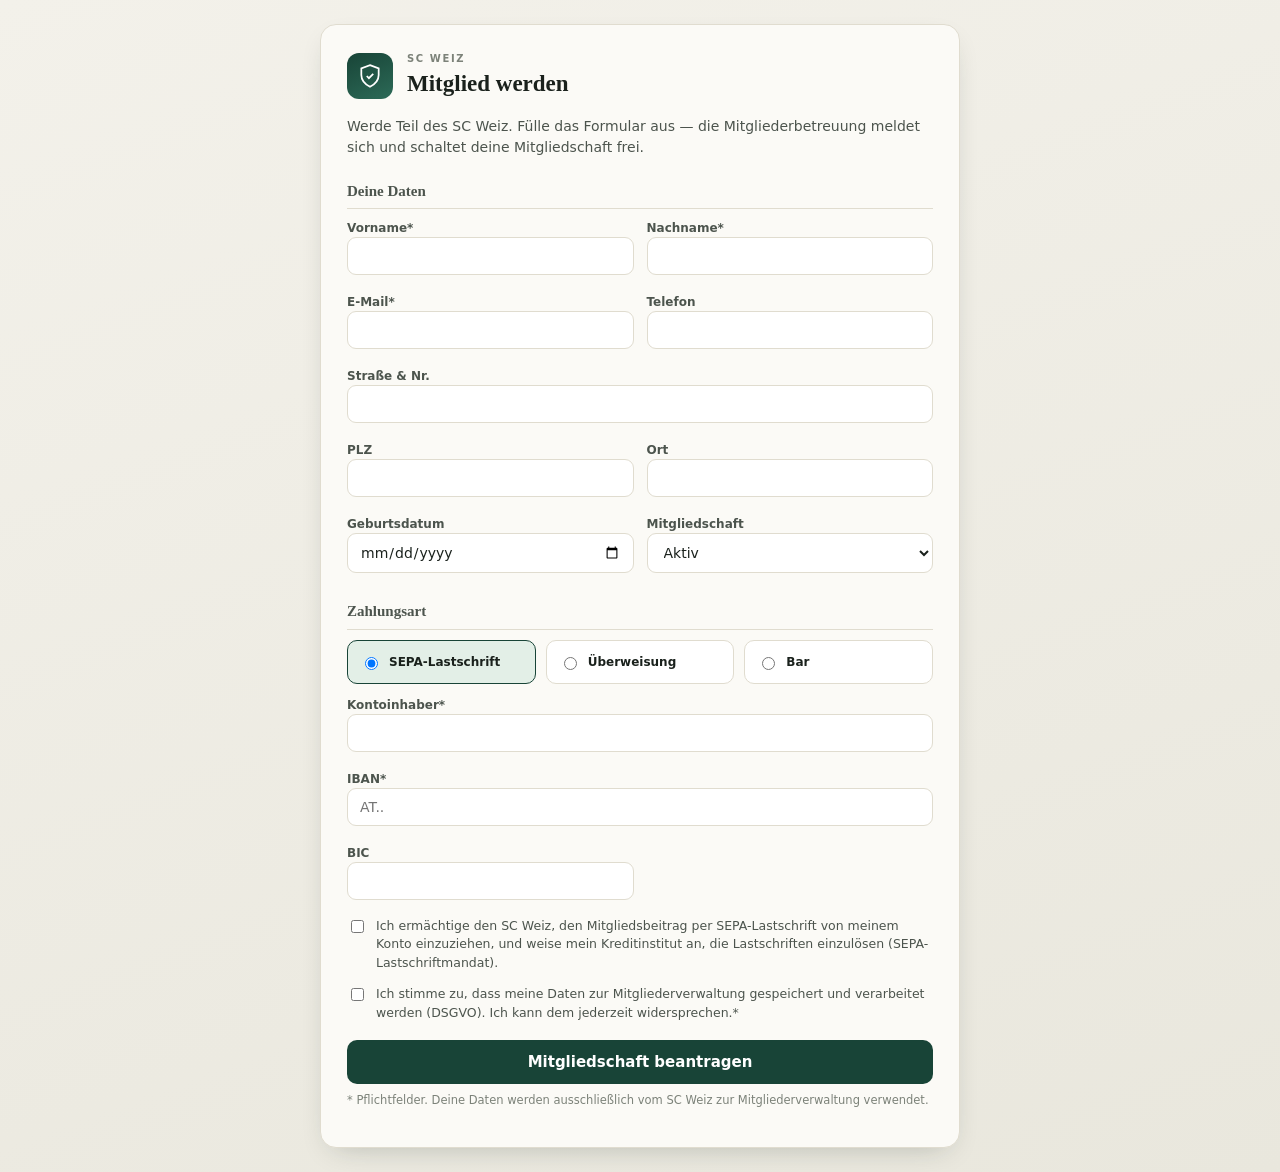
==== anmeldung.html @ 6d14c4a6 "Mitgliederbereich (SC Weiz): Anmeldung, Beiträge, Zahlungen - DB: members + member_payments (schema_" ====
<!doctype html>
<html lang="de">
<head>
<meta charset="utf-8">
<meta name="viewport" content="width=device-width, initial-scale=1">
<title>SC Weiz · Mitglied werden</title>
<style>
  :root{ --brand:#184437; --brand2:#2C6A57; --ink:#1A211C; --soft:#4C544D; --faint:#7C8279;
    --line:#E0DCCF; --surface:#FBFAF6; --ground:#F3F1EA; --good:#2C7A57; --good-bg:#E3EFE7; --crit:#A63F38; --crit-bg:#F4E1DE;
    --sans:system-ui,-apple-system,"Segoe UI",Roboto,Helvetica,Arial,sans-serif; --serif:"Iowan Old Style",Palatino,Georgia,serif; }
  *{box-sizing:border-box;}
  body{margin:0;background:linear-gradient(160deg,var(--ground),#e9e7dd);color:var(--ink);font-family:var(--sans);line-height:1.5;padding:24px;}
  .wrap{max-width:640px;margin:0 auto;}
  .card{background:var(--surface);border:1px solid var(--line);border-radius:16px;box-shadow:0 10px 30px -14px rgba(24,40,32,.3);padding:26px;}
  .head{display:flex;align-items:center;gap:14px;margin-bottom:6px;}
  .crest{width:46px;height:46px;border-radius:12px;flex:none;background:linear-gradient(155deg,var(--brand),var(--brand2));display:grid;place-items:center;color:#fff;}
  .crest svg{width:26px;height:26px;}
  .eyebrow{font-size:10px;letter-spacing:.16em;text-transform:uppercase;color:var(--faint);font-weight:700;}
  h1{font-family:var(--serif);font-size:23px;margin:1px 0 0;}
  .lead{color:var(--soft);font-size:14px;margin:14px 0 20px;}
  h2{font-family:var(--serif);font-size:15px;margin:22px 0 10px;border-bottom:1px solid var(--line);padding-bottom:6px;color:var(--soft);}
  .grid{display:grid;grid-template-columns:1fr 1fr;gap:13px;}
  .grid .col2{grid-column:1 / -1;}
  label{display:block;font-size:12px;font-weight:600;color:var(--soft);margin-bottom:5px;}
  input,select{width:100%;font-family:var(--sans);font-size:14px;color:var(--ink);background:#fff;border:1px solid var(--line);border-radius:9px;padding:10px 12px;}
  input:focus,select:focus{outline:none;border-color:var(--brand2);box-shadow:0 0 0 3px color-mix(in srgb,var(--brand) 18%,transparent);}
  .pay{display:flex;gap:10px;flex-wrap:wrap;}
  .pay label{flex:1;min-width:120px;border:1px solid var(--line);border-radius:10px;padding:12px;cursor:pointer;display:flex;align-items:center;gap:8px;margin:0;font-weight:600;color:var(--ink);background:#fff;}
  .pay input{width:auto;}
  .pay label.on{border-color:var(--brand);background:var(--good-bg);}
  .consent{display:flex;gap:9px;align-items:flex-start;font-size:12.5px;color:var(--soft);margin-top:12px;}
  .consent input{width:auto;margin-top:3px;}
  .btn{appearance:none;border:none;background:var(--brand);color:#fff;font:700 15px var(--sans);padding:13px 18px;border-radius:10px;cursor:pointer;width:100%;margin-top:18px;}
  .btn:hover{background:var(--brand2);}
  .btn:disabled{opacity:.6;cursor:default;}
  .msg{border-radius:9px;padding:11px 13px;font-size:13.5px;margin-top:14px;}
  .msg.err{background:var(--crit-bg);color:var(--crit);}
  .note{font-size:11.5px;color:var(--faint);margin-top:8px;}
  .hp{position:absolute;left:-9999px;}
  .done{text-align:center;padding:20px 6px;}
  .done .big{width:64px;height:64px;border-radius:50%;background:var(--good-bg);color:var(--good);display:grid;place-items:center;margin:0 auto 14px;font-size:30px;}
  [hidden]{display:none!important;}
</style>
</head>
<body>
<div class="wrap"><div class="card" id="card">
  <div class="head">
    <div class="crest"><svg viewBox="0 0 24 24" fill="none" stroke="currentColor" stroke-width="1.6"><path d="M12 2l8 3v6c0 5-3.4 8.5-8 11-4.6-2.5-8-6-8-11V5l8-3z"/><path d="M9 12l2 2 4-4"/></svg></div>
    <div><div class="eyebrow">SC Weiz</div><h1>Mitglied werden</h1></div>
  </div>
  <p class="lead">Werde Teil des SC Weiz. Fülle das Formular aus — die Mitgliederbetreuung meldet sich und schaltet deine Mitgliedschaft frei.</p>

  <form id="form">
    <h2>Deine Daten</h2>
    <div class="grid">
      <label>Vorname*<input name="vorname" required></label>
      <label>Nachname*<input name="nachname" required></label>
      <label>E-Mail*<input name="email" type="email" required></label>
      <label>Telefon<input name="tel"></label>
      <label class="col2">Straße & Nr.<input name="strasse"></label>
      <label>PLZ<input name="plz"></label>
      <label>Ort<input name="ort"></label>
      <label>Geburtsdatum<input name="geburtsdatum" type="date"></label>
      <label>Mitgliedschaft
        <select name="typ">
          <option value="Aktiv">Aktiv</option>
          <option value="Unterstützend">Unterstützend</option>
          <option value="Jugend">Jugend</option>
          <option value="Familie">Familie</option>
        </select>
      </label>
    </div>

    <h2>Zahlungsart</h2>
    <div class="pay" id="pay">
      <label class="on"><input type="radio" name="zahlart" value="sepa" checked> SEPA-Lastschrift</label>
      <label><input type="radio" name="zahlart" value="ueberweisung"> Überweisung</label>
      <label><input type="radio" name="zahlart" value="bar"> Bar</label>
    </div>

    <div id="sepaBox">
      <div class="grid" style="margin-top:12px">
        <label class="col2">Kontoinhaber*<input name="sepa_inhaber"></label>
        <label class="col2">IBAN*<input name="sepa_iban" placeholder="AT.."></label>
        <label>BIC<input name="sepa_bic"></label>
      </div>
      <div class="consent"><input type="checkbox" id="mandat" name="mandat">
        <span>Ich ermächtige den SC Weiz, den Mitgliedsbeitrag per SEPA-Lastschrift von meinem Konto einzuziehen, und weise mein Kreditinstitut an, die Lastschriften einzulösen (SEPA-Lastschriftmandat).</span></div>
    </div>

    <div class="consent"><input type="checkbox" id="dsgvo" name="dsgvo" required>
      <span>Ich stimme zu, dass meine Daten zur Mitgliederverwaltung gespeichert und verarbeitet werden (DSGVO). Ich kann dem jederzeit widersprechen.*</span></div>

    <input class="hp" name="website" tabindex="-1" autocomplete="off" aria-hidden="true">
    <div id="err" class="msg err" hidden></div>
    <button class="btn" id="submit" type="submit">Mitgliedschaft beantragen</button>
    <p class="note">* Pflichtfelder. Deine Daten werden ausschließlich vom SC Weiz zur Mitgliederverwaltung verwendet.</p>
  </form>

  <div class="done" id="done" hidden>
    <div class="big">✓</div>
    <h1 style="font-size:20px">Danke für deine Anmeldung!</h1>
    <p class="lead" style="margin-top:10px">Deine Daten sind beim SC Weiz eingegangen. Die Mitgliederbetreuung meldet sich in Kürze bei dir.</p>
  </div>
</div></div>

<script type="module">
  import { createClient } from "https://esm.sh/@supabase/supabase-js@2.45.4";
  import { SUPABASE_URL, SUPABASE_ANON_KEY } from "./js/config.js";
  const SCW_ID = "aeb530d3-c5ee-4ed3-9289-1bf16bf01949"; // SC Weiz
  const sb = createClient(SUPABASE_URL, SUPABASE_ANON_KEY);

  const form = document.getElementById("form");
  const pay = document.getElementById("pay");
  const sepaBox = document.getElementById("sepaBox");
  const errEl = document.getElementById("err");
  const showErr = (m) => { errEl.textContent = m; errEl.hidden = false; };

  // Zahlart-Auswahl hervorheben + SEPA-Felder ein/ausblenden
  pay.addEventListener("change", () => {
    const val = form.zahlart.value;
    [...pay.querySelectorAll("label")].forEach((l) => l.classList.toggle("on", l.querySelector("input").checked));
    sepaBox.hidden = val !== "sepa";
  });

  form.addEventListener("submit", async (e) => {
    e.preventDefault();
    errEl.hidden = true;
    if (form.website.value) return; // Honeypot (Spam)
    const f = Object.fromEntries(new FormData(form).entries());
    if (!f.dsgvo) { showErr("Bitte der Datenverarbeitung zustimmen."); return; }
    if (f.zahlart === "sepa") {
      if (!f.sepa_inhaber || !f.sepa_iban) { showErr("Für SEPA bitte Kontoinhaber und IBAN angeben."); return; }
      if (!f.mandat) { showErr("Bitte das SEPA-Lastschriftmandat bestätigen."); return; }
    }
    const btn = document.getElementById("submit"); btn.disabled = true; btn.textContent = "Wird gesendet …";
    const rec = {
      company_id: SCW_ID, status: "offen", quelle: "online",
      vorname: f.vorname?.trim(), nachname: f.nachname?.trim(),
      email: f.email?.trim() || null, tel: f.tel?.trim() || null,
      strasse: f.strasse?.trim() || null, plz: f.plz?.trim() || null, ort: f.ort?.trim() || null,
      geburtsdatum: f.geburtsdatum || null, typ: f.typ || null, zahlart: f.zahlart,
    };
    if (f.zahlart === "sepa") {
      rec.sepa_inhaber = f.sepa_inhaber.trim();
      rec.sepa_iban = (f.sepa_iban || "").replace(/\s/g, "");
      rec.sepa_bic = f.sepa_bic?.trim() || null;
      rec.sepa_mandat_datum = new Date().toISOString().slice(0, 10);
    }
    const { error } = await sb.from("members").insert(rec);
    if (error) { showErr("Leider ist etwas schiefgelaufen: " + error.message); btn.disabled = false; btn.textContent = "Mitgliedschaft beantragen"; return; }
    document.getElementById("form").hidden = true;
    document.getElementById("done").hidden = false;
    window.scrollTo(0, 0);
  });
</script>
</body>
</html>
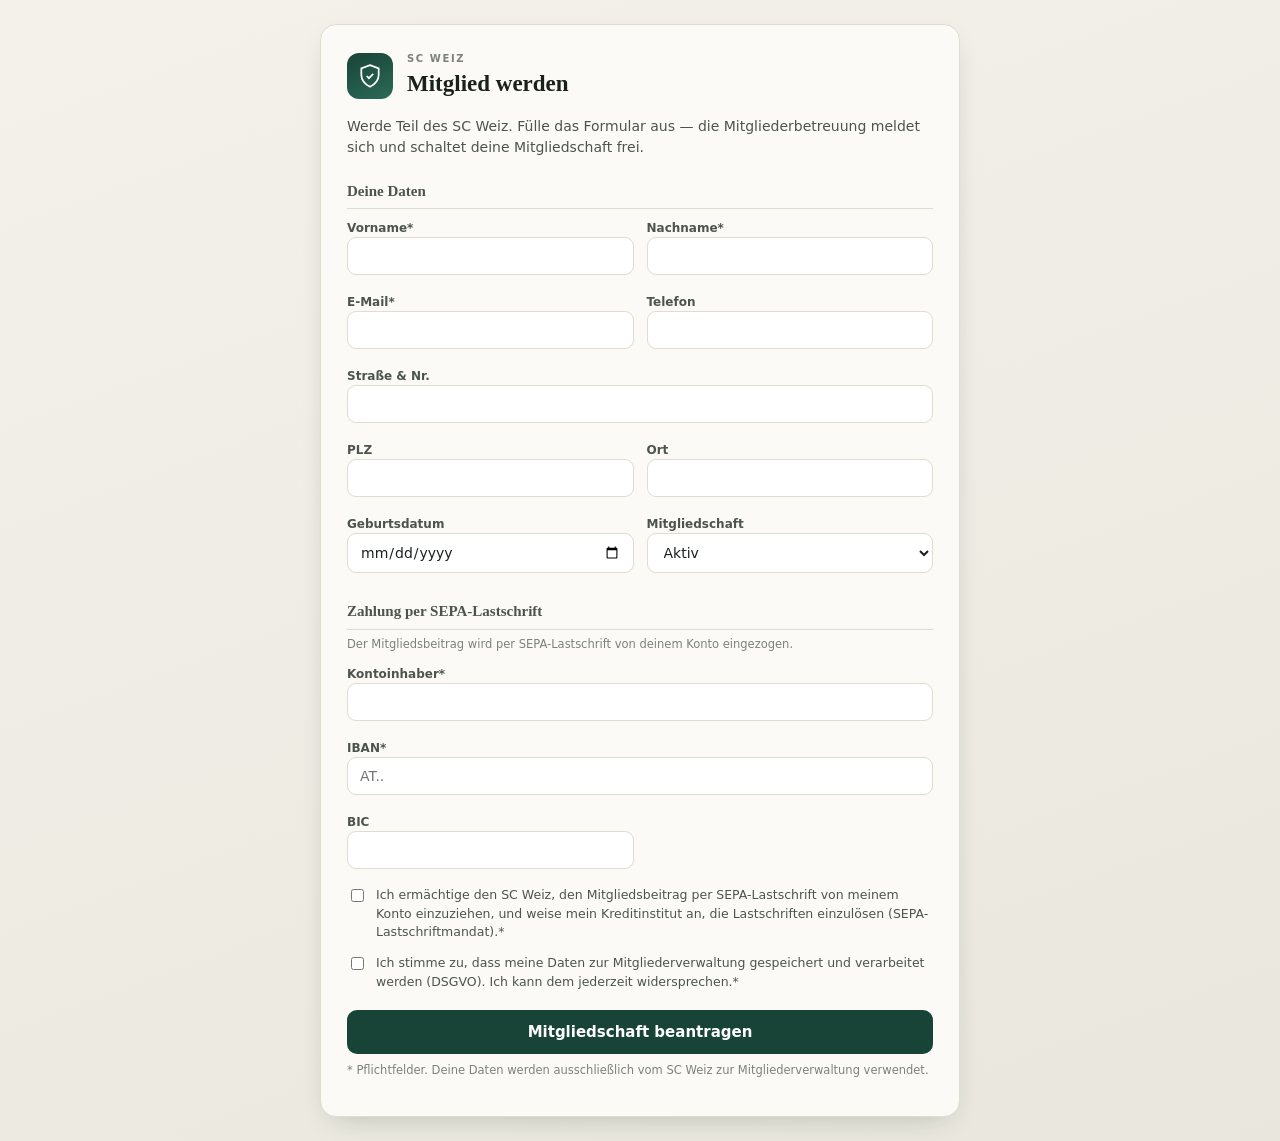
==== commit af7ef8f9: "Online-Anmeldung: nur SEPA-Lastschrift - Zahlungsart-Auswahl (Überweisung/Bar) entfernt - SEPA fest;" ====
--- a/anmeldung.html
+++ b/anmeldung.html
@@ -71,22 +71,15 @@
       </label>
     </div>
 
-    <h2>Zahlungsart</h2>
-    <div class="pay" id="pay">
-      <label class="on"><input type="radio" name="zahlart" value="sepa" checked> SEPA-Lastschrift</label>
-      <label><input type="radio" name="zahlart" value="ueberweisung"> Überweisung</label>
-      <label><input type="radio" name="zahlart" value="bar"> Bar</label>
+    <h2>Zahlung per SEPA-Lastschrift</h2>
+    <p class="note" style="margin:-4px 0 12px">Der Mitgliedsbeitrag wird per SEPA-Lastschrift von deinem Konto eingezogen.</p>
+    <div class="grid">
+      <label class="col2">Kontoinhaber*<input name="sepa_inhaber" required></label>
+      <label class="col2">IBAN*<input name="sepa_iban" placeholder="AT.." required></label>
+      <label>BIC<input name="sepa_bic"></label>
     </div>
-
-    <div id="sepaBox">
-      <div class="grid" style="margin-top:12px">
-        <label class="col2">Kontoinhaber*<input name="sepa_inhaber"></label>
-        <label class="col2">IBAN*<input name="sepa_iban" placeholder="AT.."></label>
-        <label>BIC<input name="sepa_bic"></label>
-      </div>
-      <div class="consent"><input type="checkbox" id="mandat" name="mandat">
-        <span>Ich ermächtige den SC Weiz, den Mitgliedsbeitrag per SEPA-Lastschrift von meinem Konto einzuziehen, und weise mein Kreditinstitut an, die Lastschriften einzulösen (SEPA-Lastschriftmandat).</span></div>
-    </div>
+    <div class="consent"><input type="checkbox" id="mandat" name="mandat" required>
+      <span>Ich ermächtige den SC Weiz, den Mitgliedsbeitrag per SEPA-Lastschrift von meinem Konto einzuziehen, und weise mein Kreditinstitut an, die Lastschriften einzulösen (SEPA-Lastschriftmandat).*</span></div>
 
     <div class="consent"><input type="checkbox" id="dsgvo" name="dsgvo" required>
       <span>Ich stimme zu, dass meine Daten zur Mitgliederverwaltung gespeichert und verarbeitet werden (DSGVO). Ich kann dem jederzeit widersprechen.*</span></div>
@@ -111,17 +104,8 @@
   const sb = createClient(SUPABASE_URL, SUPABASE_ANON_KEY);
 
   const form = document.getElementById("form");
-  const pay = document.getElementById("pay");
-  const sepaBox = document.getElementById("sepaBox");
   const errEl = document.getElementById("err");
   const showErr = (m) => { errEl.textContent = m; errEl.hidden = false; };
-
-  // Zahlart-Auswahl hervorheben + SEPA-Felder ein/ausblenden
-  pay.addEventListener("change", () => {
-    const val = form.zahlart.value;
-    [...pay.querySelectorAll("label")].forEach((l) => l.classList.toggle("on", l.querySelector("input").checked));
-    sepaBox.hidden = val !== "sepa";
-  });
 
   form.addEventListener("submit", async (e) => {
     e.preventDefault();
@@ -129,24 +113,20 @@
     if (form.website.value) return; // Honeypot (Spam)
     const f = Object.fromEntries(new FormData(form).entries());
     if (!f.dsgvo) { showErr("Bitte der Datenverarbeitung zustimmen."); return; }
-    if (f.zahlart === "sepa") {
-      if (!f.sepa_inhaber || !f.sepa_iban) { showErr("Für SEPA bitte Kontoinhaber und IBAN angeben."); return; }
-      if (!f.mandat) { showErr("Bitte das SEPA-Lastschriftmandat bestätigen."); return; }
-    }
+    if (!f.sepa_inhaber || !f.sepa_iban) { showErr("Bitte Kontoinhaber und IBAN für die SEPA-Lastschrift angeben."); return; }
+    if (!f.mandat) { showErr("Bitte das SEPA-Lastschriftmandat bestätigen."); return; }
     const btn = document.getElementById("submit"); btn.disabled = true; btn.textContent = "Wird gesendet …";
     const rec = {
       company_id: SCW_ID, status: "offen", quelle: "online",
       vorname: f.vorname?.trim(), nachname: f.nachname?.trim(),
       email: f.email?.trim() || null, tel: f.tel?.trim() || null,
       strasse: f.strasse?.trim() || null, plz: f.plz?.trim() || null, ort: f.ort?.trim() || null,
-      geburtsdatum: f.geburtsdatum || null, typ: f.typ || null, zahlart: f.zahlart,
+      geburtsdatum: f.geburtsdatum || null, typ: f.typ || null, zahlart: "sepa",
+      sepa_inhaber: f.sepa_inhaber.trim(),
+      sepa_iban: (f.sepa_iban || "").replace(/\s/g, ""),
+      sepa_bic: f.sepa_bic?.trim() || null,
+      sepa_mandat_datum: new Date().toISOString().slice(0, 10),
     };
-    if (f.zahlart === "sepa") {
-      rec.sepa_inhaber = f.sepa_inhaber.trim();
-      rec.sepa_iban = (f.sepa_iban || "").replace(/\s/g, "");
-      rec.sepa_bic = f.sepa_bic?.trim() || null;
-      rec.sepa_mandat_datum = new Date().toISOString().slice(0, 10);
-    }
     const { error } = await sb.from("members").insert(rec);
     if (error) { showErr("Leider ist etwas schiefgelaufen: " + error.message); btn.disabled = false; btn.textContent = "Mitgliedschaft beantragen"; return; }
     document.getElementById("form").hidden = true;
